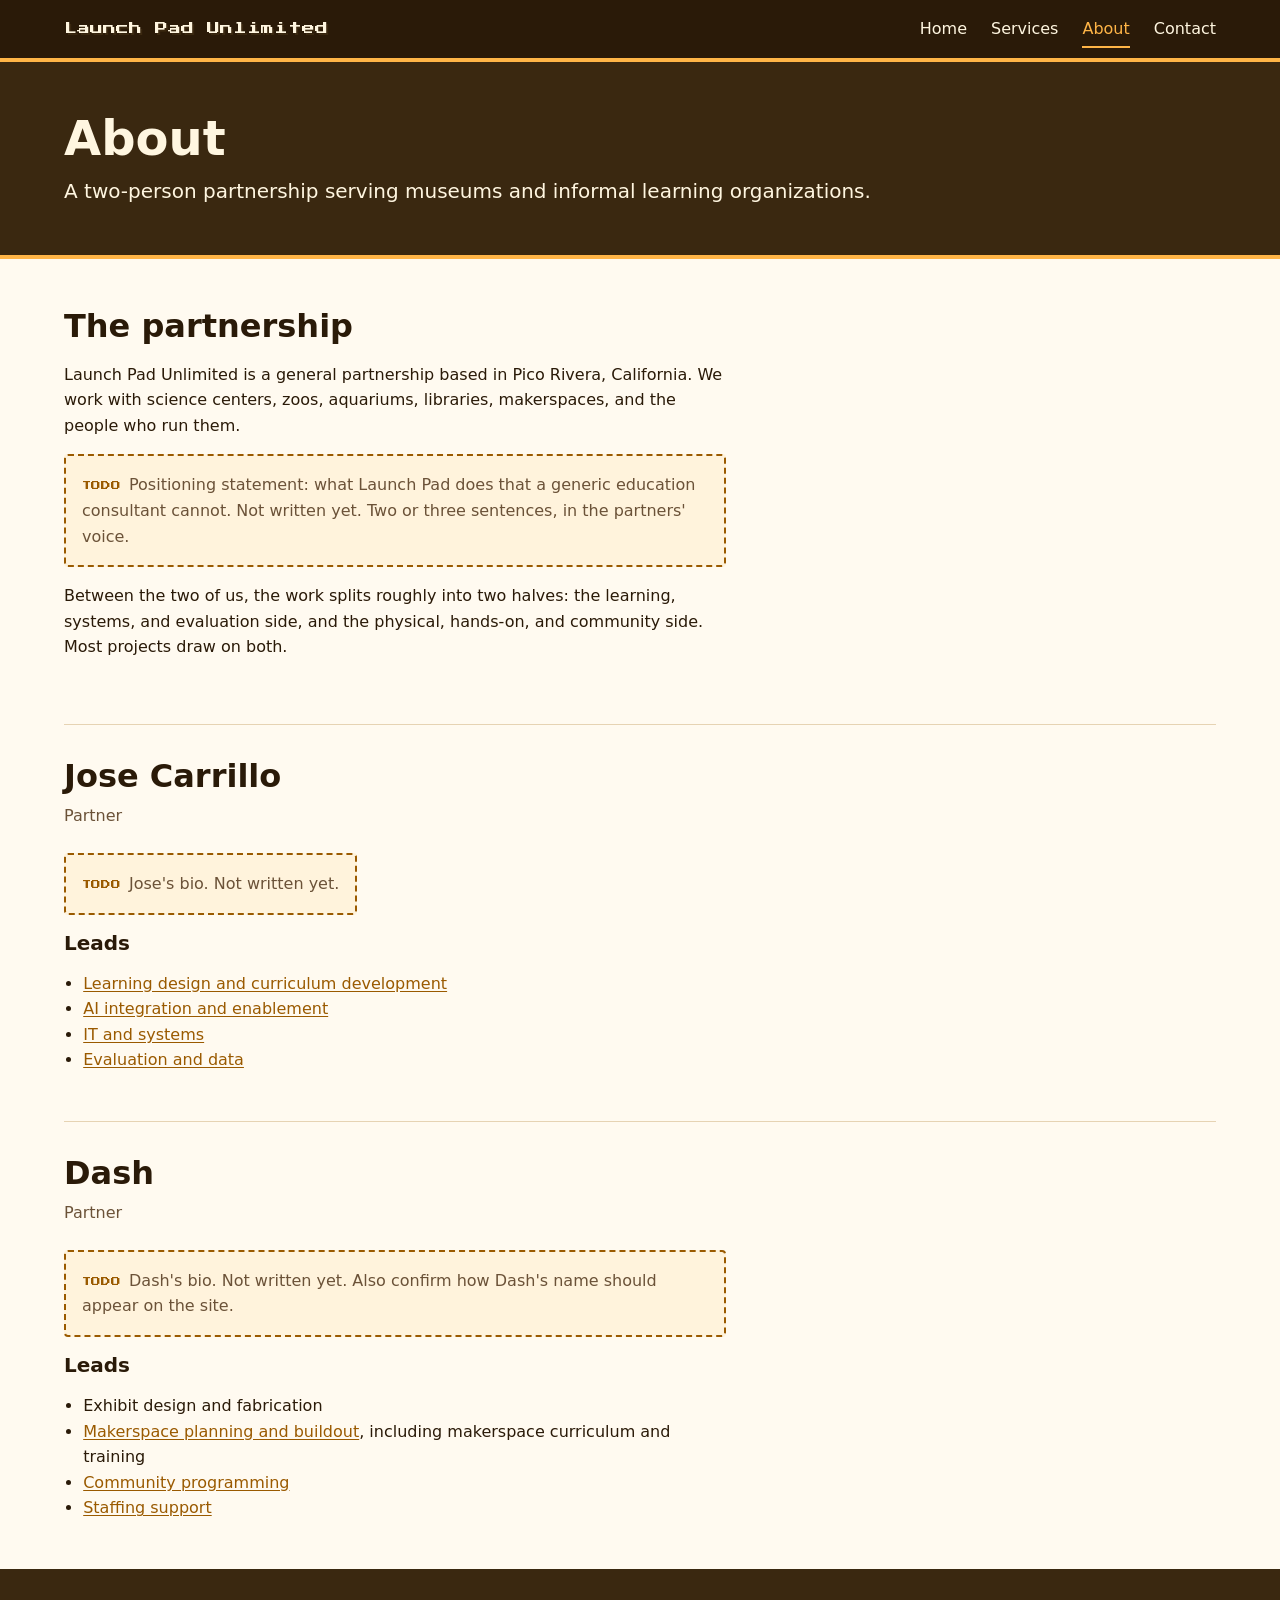
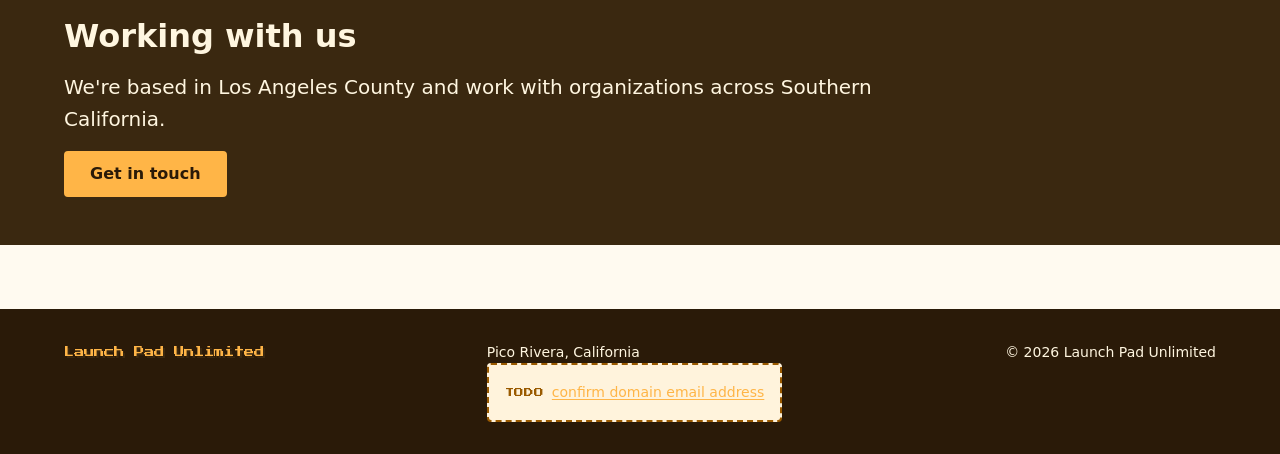
==== about.html @ a522923a "Build four-page site: shared styles, services, about, contact, home Replaces the coming-soon splash " ====
<!DOCTYPE html>
<html lang="en">
<head>
  <meta charset="UTF-8">
  <meta name="viewport" content="width=device-width, initial-scale=1">
  <title>About | Launch Pad Unlimited</title>
  <meta name="description" content="Launch Pad Unlimited is a partnership of Jose Carrillo and Dash, providing educational and professional services to museums and informal learning organizations in Southern California.">
  <link rel="icon" href="data:image/svg+xml,<svg xmlns='http://www.w3.org/2000/svg' viewBox='0 0 100 100'><text y='.9em' font-size='90'>🚀</text></svg>">
  <link rel="stylesheet" href="styles.css">
</head>
<body>
  <a class="skip-link" href="#main">Skip to content</a>

  <header class="site-header">
    <div class="container">
      <a class="wordmark" href="index.html">Launch Pad Unlimited</a>
      <nav class="site-nav" aria-label="Primary">
        <ul>
          <li><a href="index.html">Home</a></li>
          <li><a href="services.html">Services</a></li>
          <li><a href="about.html" aria-current="page">About</a></li>
          <li><a href="contact.html">Contact</a></li>
        </ul>
      </nav>
    </div>
  </header>

  <main id="main">
    <div class="page-title">
      <div class="container">
        <h1>About</h1>
        <p class="lede">A two-person partnership serving museums and informal learning organizations.</p>
      </div>
    </div>

    <div class="container section">
      <h2>The partnership</h2>
      <p>Launch Pad Unlimited is a general partnership based in Pico Rivera, California. We work with science centers, zoos, aquariums, libraries, makerspaces, and the people who run them.</p>
      <p class="todo">Positioning statement: what Launch Pad does that a generic education consultant cannot. Not written yet. Two or three sentences, in the partners' voice.</p>
      <p>Between the two of us, the work splits roughly into two halves: the learning, systems, and evaluation side, and the physical, hands-on, and community side. Most projects draw on both.</p>
    </div>

    <div class="container">
      <section class="partner" aria-labelledby="jose-h">
        <h2 id="jose-h">Jose Carrillo</h2>
        <p class="partner__role">Partner</p>
        <p class="todo">Jose's bio. Not written yet.</p>
        <h3>Leads</h3>
        <ul>
          <li><a href="services.html#learning-design">Learning design and curriculum development</a></li>
          <li><a href="services.html#ai-enablement">AI integration and enablement</a></li>
          <li><a href="services.html#it-systems">IT and systems</a></li>
          <li><a href="services.html#evaluation">Evaluation and data</a></li>
        </ul>
      </section>

      <section class="partner" aria-labelledby="dash-h">
        <h2 id="dash-h">Dash</h2>
        <p class="partner__role">Partner</p>
        <p class="todo">Dash's bio. Not written yet. Also confirm how Dash's name should appear on the site.</p>
        <h3>Leads</h3>
        <ul>
          <li>Exhibit design and fabrication</li>
          <li><a href="services.html#makerspace">Makerspace planning and buildout</a>, including makerspace curriculum and training</li>
          <li><a href="services.html#community-programming">Community programming</a></li>
          <li><a href="services.html#staffing">Staffing support</a></li>
        </ul>
      </section>
    </div>

    <section class="section section--dark">
      <div class="container">
        <h2>Working with us</h2>
        <p class="lede">We're based in Los Angeles County and work with organizations across Southern California.</p>
        <a class="button" href="contact.html">Get in touch</a>
      </div>
    </section>
  </main>

  <footer class="site-footer">
    <div class="container">
      <p><a class="wordmark" href="index.html">Launch Pad Unlimited</a></p>
      <p>Pico Rivera, California<br>
        <a class="todo" href="#" data-email>confirm domain email address</a></p>
      <p>&copy; <span data-year>2026</span> Launch Pad Unlimited</p>
    </div>
  </footer>

  <script src="main.js"></script>
</body>
</html>
---- styles.css ----
/* Launch Pad Unlimited — shared stylesheet
   Tokens live on :root. Do not hardcode colors in rules. */

@font-face {
  font-family: "Press Start 2P";
  font-style: normal;
  font-weight: 400;
  font-display: swap;
  src: url("fonts/press-start-2p-latin.woff2") format("woff2");
  unicode-range: U+0000-00FF, U+0131, U+0152-0153, U+02BB-02BC, U+02C6, U+02DA,
    U+02DC, U+0304, U+0308, U+0329, U+2000-206F, U+20AC, U+2122, U+2191, U+2193,
    U+2212, U+2215, U+FEFF, U+FFFD;
}

:root {
  /* Brand — inherited from the launch splash */
  --ink: #fff6e0;
  --amber: #ffb547;
  --ember: #2a1a08;

  /* Surfaces */
  --bg: #fffaf0;
  --surface: #fff3dc;
  --bg-dark: #3a2810;
  --border: #e6d3b3;
  --haze: rgba(42, 26, 8, 0.72);

  /* Text on light surfaces */
  --text: #2a1a08;
  --text-muted: #6b5238;
  --link: #9a5a00;
  --link-hover: #7a4700;
  --focus: #9a5a00;

  /* Type */
  --font-body: system-ui, -apple-system, "Segoe UI", Roboto, "Helvetica Neue",
    Arial, sans-serif;
  --font-display: "Press Start 2P", "Courier New", monospace;
  --fs-sm: 0.875rem;
  --fs-base: 1rem;
  --fs-lg: 1.25rem;
  --fs-xl: 1.5rem;
  --fs-2xl: 2rem;
  --fs-3xl: clamp(2rem, 4vw, 3rem);
  --lh-body: 1.6;
  --lh-tight: 1.2;

  /* Spacing — 8px scale */
  --sp-1: 0.5rem;
  --sp-2: 1rem;
  --sp-3: 1.5rem;
  --sp-4: 2rem;
  --sp-6: 3rem;
  --sp-8: 4rem;

  --measure: 65ch;
  --container: 72rem;
  --radius: 4px;
}

/* ---------- Base ---------- */

*,
*::before,
*::after {
  box-sizing: border-box;
}

html {
  scroll-behavior: smooth;
}

@media (prefers-reduced-motion: reduce) {
  html {
    scroll-behavior: auto;
  }
}

body {
  margin: 0;
  font-family: var(--font-body);
  font-size: var(--fs-base);
  line-height: var(--lh-body);
  color: var(--text);
  background: var(--bg);
}

h1,
h2,
h3 {
  line-height: var(--lh-tight);
  margin: 0 0 var(--sp-2);
}

h1 {
  font-size: var(--fs-3xl);
}

h2 {
  font-size: var(--fs-2xl);
}

h3 {
  font-size: var(--fs-lg);
}

p,
ul,
ol {
  margin: 0 0 var(--sp-2);
  max-width: var(--measure);
}

a {
  color: var(--link);
  text-underline-offset: 0.15em;
}

a:hover {
  color: var(--link-hover);
}

:focus-visible {
  outline: 3px solid var(--focus);
  outline-offset: 2px;
}

img {
  max-width: 100%;
  height: auto;
}

/* ---------- Layout helpers ---------- */

.container {
  width: min(100% - 2 * var(--sp-3), var(--container));
  margin-inline: auto;
}

.section {
  padding-block: var(--sp-6);
}

.section--alt {
  background: var(--surface);
}

.section--dark {
  background: var(--bg-dark);
  color: var(--ink);
}

.section--dark a {
  color: var(--amber);
}

.section--dark a:hover {
  color: var(--ink);
}

.section--dark :focus-visible {
  outline-color: var(--amber);
}

.eyebrow {
  font-family: var(--font-display);
  font-size: 0.7rem;
  color: var(--link);
  letter-spacing: 0.02em;
  margin-bottom: var(--sp-2);
}

.section--dark .eyebrow {
  color: var(--amber);
}

.lede {
  font-size: var(--fs-lg);
  color: var(--text-muted);
}

.section--dark .lede {
  color: var(--ink);
}

/* Visible placeholder for content that has not been written yet.
   Remove the class and the marker when the real copy lands. */
.todo {
  display: inline-block;
  border: 2px dashed var(--link);
  background: var(--surface);
  padding: var(--sp-2);
  border-radius: var(--radius);
  color: var(--text-muted);
  max-width: var(--measure);
}

.todo::before {
  content: "TODO";
  display: inline-block;
  font-family: var(--font-display);
  font-size: 0.6rem;
  color: var(--link);
  margin-right: var(--sp-1);
}

.section--dark .todo,
.hero .todo {
  background: var(--haze);
  color: var(--ink);
  border-color: var(--amber);
}

.section--dark .todo::before,
.hero .todo::before {
  color: var(--amber);
}

/* ---------- Skip link ---------- */

.skip-link {
  position: absolute;
  top: -100%;
  left: var(--sp-2);
  background: var(--amber);
  color: var(--ember);
  padding: var(--sp-1) var(--sp-2);
  border-radius: 0 0 var(--radius) var(--radius);
  z-index: 100;
}

.skip-link:focus {
  top: 0;
}

/* ---------- Header / nav ---------- */

.site-header {
  background: var(--ember);
  color: var(--ink);
  border-bottom: 4px solid var(--amber);
}

.site-header .container {
  display: flex;
  flex-wrap: wrap;
  align-items: center;
  justify-content: space-between;
  gap: var(--sp-2) var(--sp-4);
  padding-block: var(--sp-2);
}

.wordmark {
  font-family: var(--font-display);
  font-size: 0.8rem;
  line-height: 1.6;
  color: var(--ink);
  text-decoration: none;
  text-shadow: 2px 2px 0 var(--bg-dark);
}

.wordmark:hover {
  color: var(--amber);
}

.site-nav ul {
  list-style: none;
  margin: 0;
  padding: 0;
  display: flex;
  flex-wrap: wrap;
  gap: var(--sp-1) var(--sp-3);
  max-width: none;
}

.site-nav a {
  color: var(--ink);
  text-decoration: none;
  padding-block: var(--sp-1);
  border-bottom: 2px solid transparent;
}

.site-nav a:hover {
  color: var(--amber);
}

.site-nav a[aria-current="page"] {
  color: var(--amber);
  border-bottom-color: var(--amber);
}

.site-header :focus-visible {
  outline-color: var(--amber);
}

/* ---------- Hero ---------- */

.hero {
  position: relative;
  color: var(--ink);
  background: var(--bg-dark) url("launch-bg.jpg") center / cover no-repeat;
  padding-block: var(--sp-8);
  min-height: 60vh;
  display: flex;
  align-items: flex-end;
}

.hero::before {
  content: "";
  position: absolute;
  inset: 0;
  background: linear-gradient(
    to top,
    var(--haze) 0%,
    var(--haze) 55%,
    transparent 100%
  );
}

.hero .container {
  position: relative;
}

.hero h1 {
  font-family: var(--font-display);
  font-size: clamp(1.2rem, 3.5vw, 2.4rem);
  line-height: 1.5;
  font-weight: 400;
  text-shadow: 4px 4px 0 var(--ember);
  max-width: 24ch;
}

.hero .lede {
  max-width: var(--measure);
  color: var(--ink);
  text-shadow: 1px 1px 0 var(--ember);
}

/* Non-home pages get a plain dark band instead of the photo */
.page-title {
  background: var(--bg-dark);
  color: var(--ink);
  padding-block: var(--sp-6);
  border-bottom: 4px solid var(--amber);
}

.page-title h1 {
  margin-bottom: var(--sp-1);
}

.page-title .lede {
  color: var(--ink);
  margin-bottom: 0;
}

/* ---------- Buttons ---------- */

.button {
  display: inline-block;
  background: var(--amber);
  color: var(--ember);
  font-weight: 600;
  text-decoration: none;
  padding: var(--sp-1) var(--sp-3);
  border-radius: var(--radius);
  border: 2px solid var(--amber);
}

.button:hover {
  background: var(--ink);
  border-color: var(--ink);
  color: var(--ember);
}

.button--ghost {
  background: transparent;
  color: var(--amber);
}

/* .section--dark a would otherwise win on specificity */
.section--dark .button,
.hero .button {
  color: var(--ember);
}

.section--dark .button--ghost,
.hero .button--ghost {
  color: var(--amber);
}

.section--dark .button--ghost:hover,
.hero .button--ghost:hover {
  color: var(--ember);
}

/* ---------- Cards / grids ---------- */

.grid {
  display: grid;
  gap: var(--sp-3);
  grid-template-columns: repeat(auto-fit, minmax(16rem, 1fr));
}

.card {
  background: var(--surface);
  border: 1px solid var(--border);
  border-radius: var(--radius);
  padding: var(--sp-3);
}

.card h3 {
  margin-bottom: var(--sp-1);
}

.card p {
  margin-bottom: 0;
}

.card a {
  font-weight: 600;
}

/* ---------- Service blocks (services.html) ----------
   Each block is self-contained so it can be lifted into its own page. */

.service {
  padding-block: var(--sp-6);
  border-top: 1px solid var(--border);
  scroll-margin-top: var(--sp-4);
}

.service:first-of-type {
  border-top: 0;
}

.service__inner {
  display: grid;
  gap: var(--sp-4);
  grid-template-columns: minmax(0, 2fr) minmax(0, 1fr);
}

@media (max-width: 48rem) {
  .service__inner {
    grid-template-columns: 1fr;
  }
}

.service__meta {
  background: var(--surface);
  border: 1px solid var(--border);
  border-radius: var(--radius);
  padding: var(--sp-3);
  font-size: var(--fs-sm);
  align-self: start;
}

.service__meta dt {
  font-weight: 600;
  margin-top: var(--sp-2);
}

.service__meta dt:first-child {
  margin-top: 0;
}

.service__meta dd {
  margin: 0;
  color: var(--text-muted);
}

.service ul {
  padding-left: 1.2em;
}

.service li {
  margin-bottom: var(--sp-1);
}

.jump-list {
  list-style: none;
  padding: 0;
  display: flex;
  flex-wrap: wrap;
  gap: var(--sp-1) var(--sp-2);
  max-width: none;
}

.jump-list a {
  display: inline-block;
  padding: var(--sp-1) var(--sp-2);
  background: var(--surface);
  border: 1px solid var(--border);
  border-radius: var(--radius);
  text-decoration: none;
  font-size: var(--fs-sm);
}

.jump-list a:hover {
  border-color: var(--link);
}

/* ---------- Partner blocks (about.html) ---------- */

.partner {
  padding-block: var(--sp-4);
  border-top: 1px solid var(--border);
}

.partner h2 {
  margin-bottom: var(--sp-1);
}

.partner__role {
  color: var(--text-muted);
  margin-bottom: var(--sp-3);
}

.partner ul {
  padding-left: 1.2em;
}

/* ---------- Definition lists (contact.html) ---------- */

.details {
  max-width: var(--measure);
}

.details dt {
  font-weight: 600;
  margin-top: var(--sp-3);
}

.details dt:first-child {
  margin-top: 0;
}

.details dd {
  margin: 0;
}

/* ---------- Footer ---------- */

.site-footer {
  background: var(--ember);
  color: var(--ink);
  padding-block: var(--sp-4);
  font-size: var(--fs-sm);
  margin-top: var(--sp-8);
}

.site-footer .container {
  display: flex;
  flex-wrap: wrap;
  justify-content: space-between;
  gap: var(--sp-2) var(--sp-4);
}

.site-footer p {
  margin: 0;
}

.site-footer a {
  color: var(--amber);
}

.site-footer a:hover {
  color: var(--ink);
}

.site-footer :focus-visible {
  outline-color: var(--amber);
}

.site-footer .wordmark {
  font-size: 0.65rem;
}
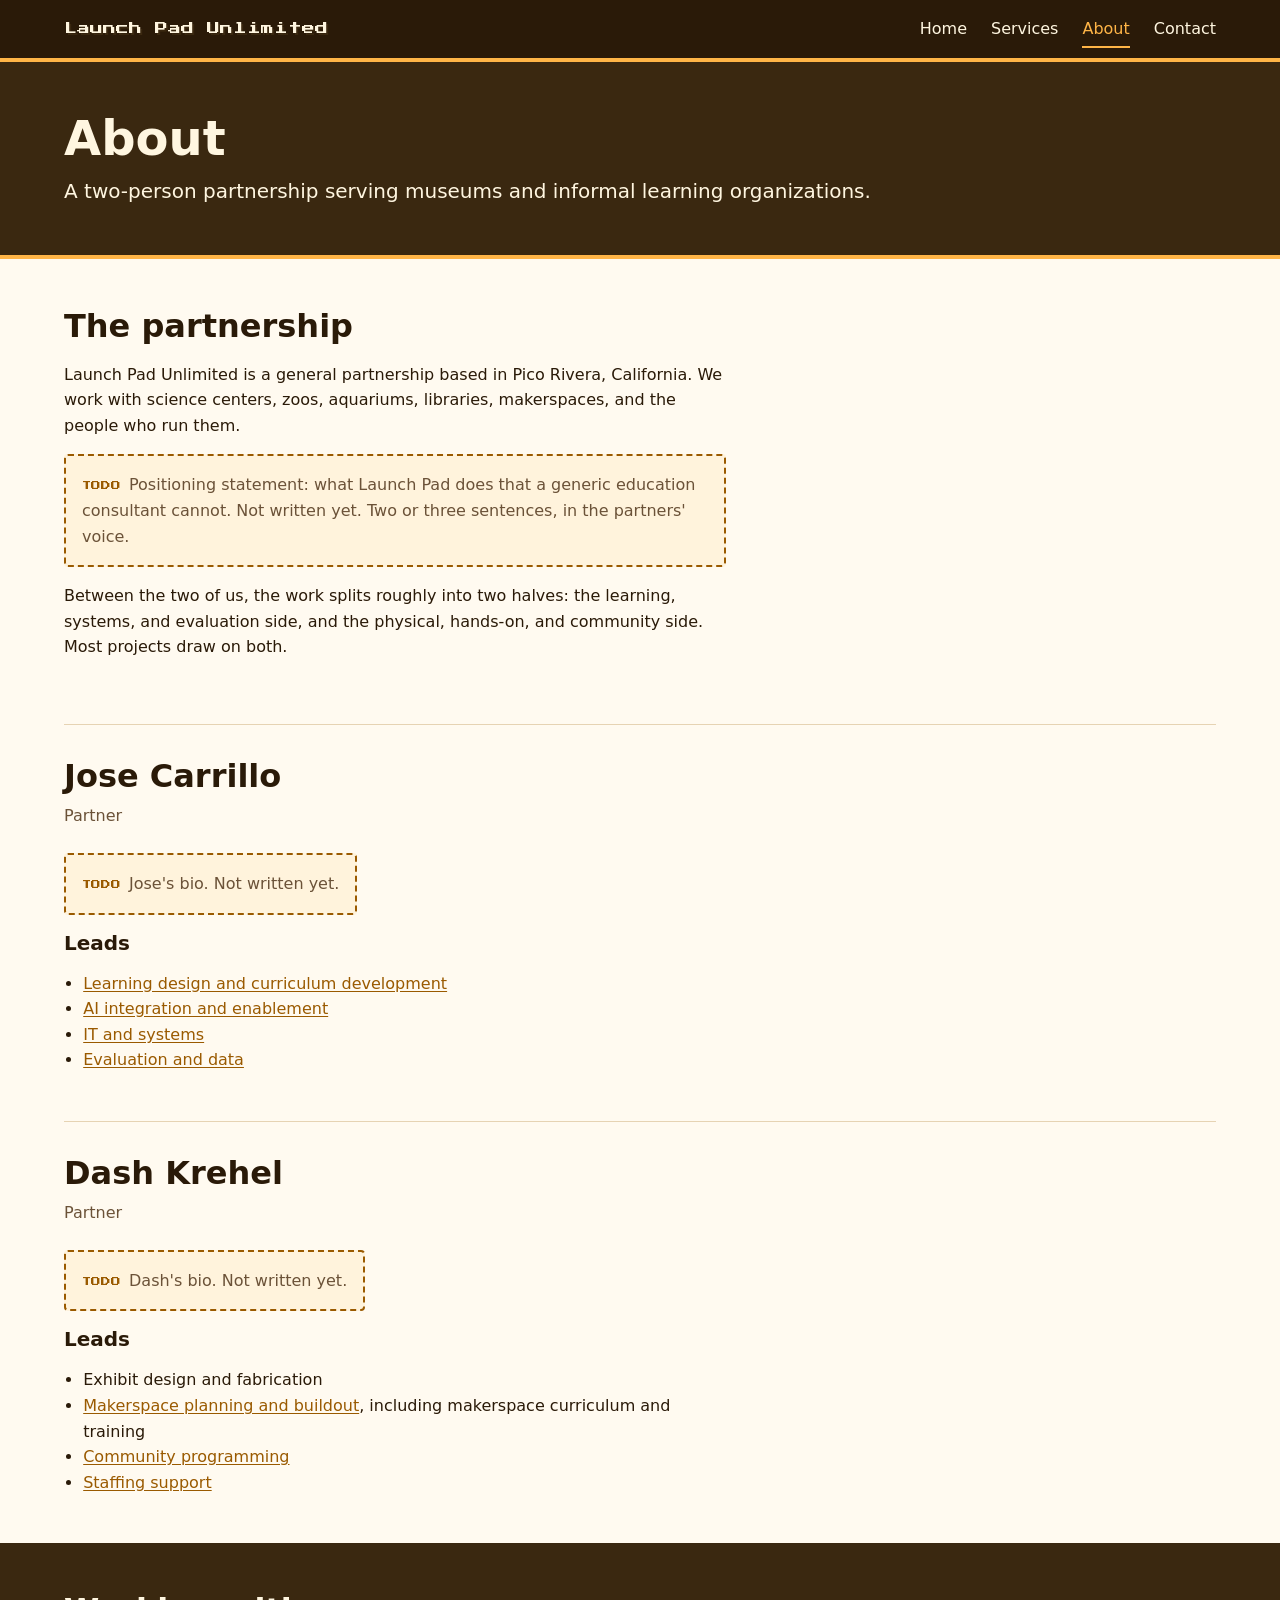
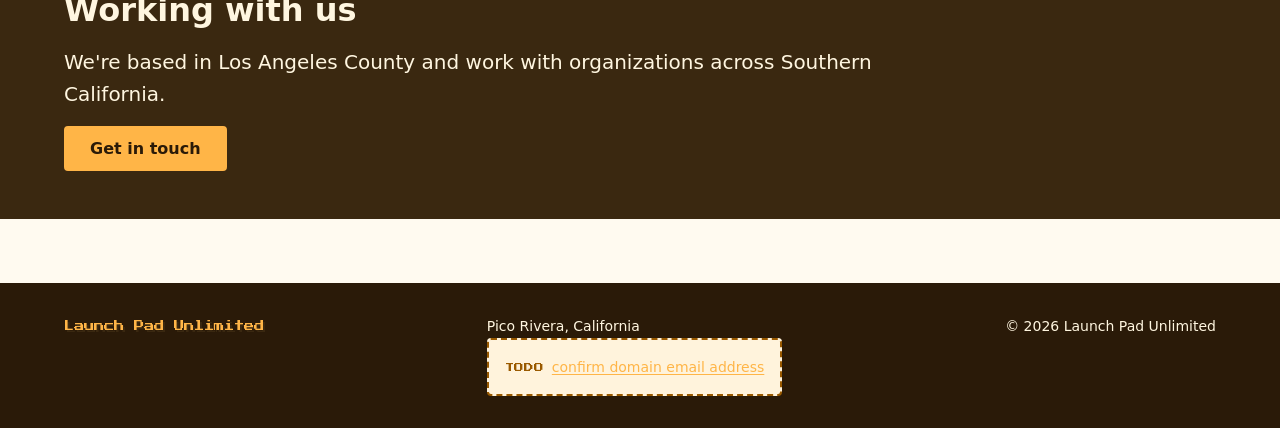
==== commit 13330b08: "Use Dash Krehel's full name across the site Co-Authored-By: Claude Opus 5 <noreply@anthropic.com>" ====
--- a/about.html
+++ b/about.html
@@ -4,7 +4,7 @@
   <meta charset="UTF-8">
   <meta name="viewport" content="width=device-width, initial-scale=1">
   <title>About | Launch Pad Unlimited</title>
-  <meta name="description" content="Launch Pad Unlimited is a partnership of Jose Carrillo and Dash, providing educational and professional services to museums and informal learning organizations in Southern California.">
+  <meta name="description" content="Launch Pad Unlimited is a partnership of Jose Carrillo and Dash Krehel, providing educational and professional services to museums and informal learning organizations in Southern California.">
   <link rel="icon" href="data:image/svg+xml,<svg xmlns='http://www.w3.org/2000/svg' viewBox='0 0 100 100'><text y='.9em' font-size='90'>🚀</text></svg>">
   <link rel="stylesheet" href="styles.css">
 </head>
@@ -55,9 +55,9 @@
       </section>
 
       <section class="partner" aria-labelledby="dash-h">
-        <h2 id="dash-h">Dash</h2>
+        <h2 id="dash-h">Dash Krehel</h2>
         <p class="partner__role">Partner</p>
-        <p class="todo">Dash's bio. Not written yet. Also confirm how Dash's name should appear on the site.</p>
+        <p class="todo">Dash's bio. Not written yet.</p>
         <h3>Leads</h3>
         <ul>
           <li>Exhibit design and fabrication</li>
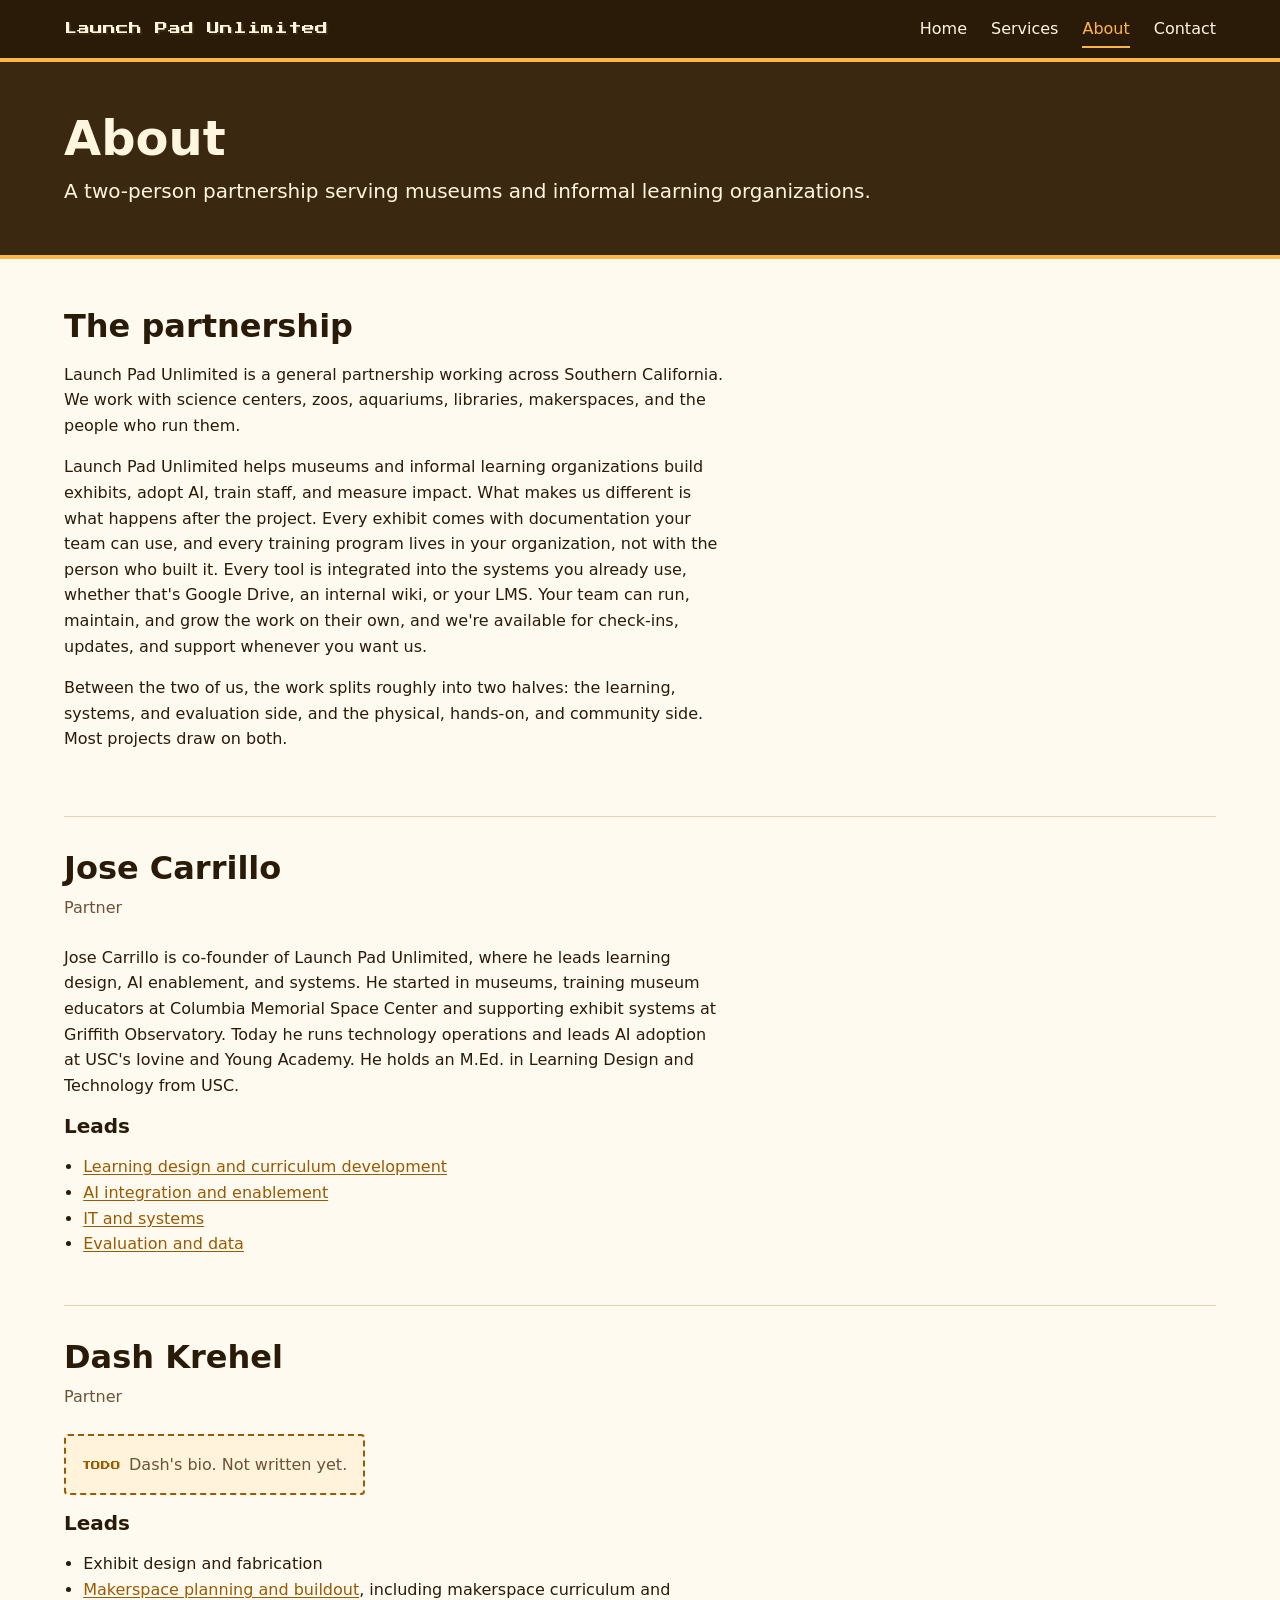
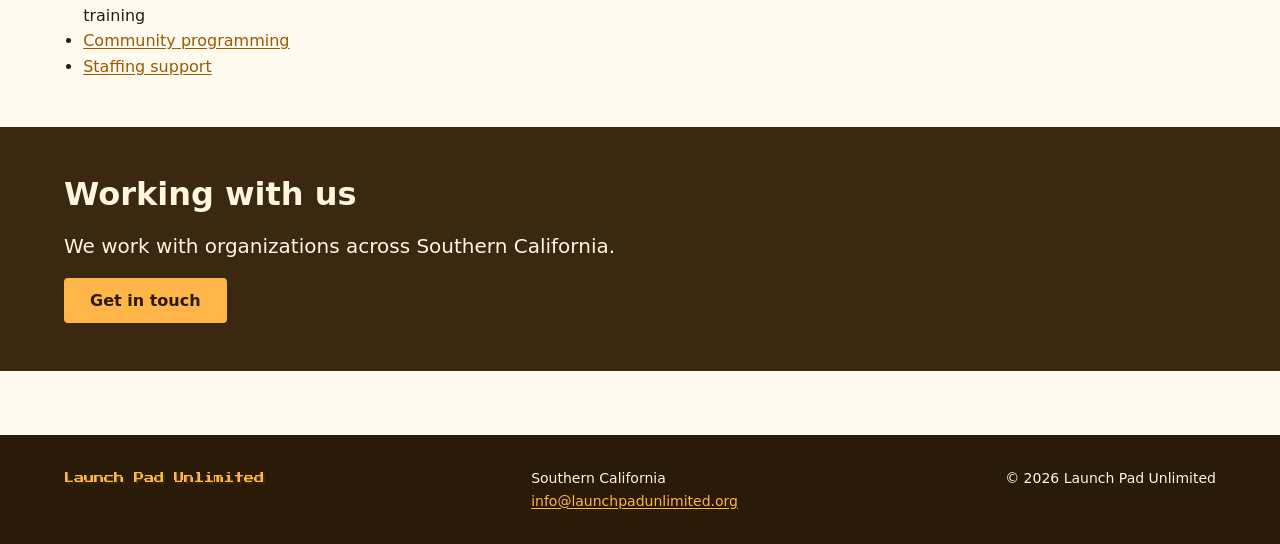
==== commit a2026077: "Add positioning copy, Jose's bio, and contact address; reorder services Services now lead with AI en" ====
--- a/about.html
+++ b/about.html
@@ -4,7 +4,7 @@
   <meta charset="UTF-8">
   <meta name="viewport" content="width=device-width, initial-scale=1">
   <title>About | Launch Pad Unlimited</title>
-  <meta name="description" content="Launch Pad Unlimited is a partnership of Jose Carrillo and Dash Krehel, providing educational and professional services to museums and informal learning organizations in Southern California.">
+  <meta name="description" content="Launch Pad Unlimited is a partnership of Jose Carrillo and Dash Krehel, providing educational and professional services to museums and informal learning organizations across Southern California.">
   <link rel="icon" href="data:image/svg+xml,<svg xmlns='http://www.w3.org/2000/svg' viewBox='0 0 100 100'><text y='.9em' font-size='90'>🚀</text></svg>">
   <link rel="stylesheet" href="styles.css">
 </head>
@@ -35,8 +35,8 @@
 
     <div class="container section">
       <h2>The partnership</h2>
-      <p>Launch Pad Unlimited is a general partnership based in Pico Rivera, California. We work with science centers, zoos, aquariums, libraries, makerspaces, and the people who run them.</p>
-      <p class="todo">Positioning statement: what Launch Pad does that a generic education consultant cannot. Not written yet. Two or three sentences, in the partners' voice.</p>
+      <p>Launch Pad Unlimited is a general partnership working across Southern California. We work with science centers, zoos, aquariums, libraries, makerspaces, and the people who run them.</p>
+      <p>Launch Pad Unlimited helps museums and informal learning organizations build exhibits, adopt AI, train staff, and measure impact. What makes us different is what happens after the project. Every exhibit comes with documentation your team can use, and every training program lives in your organization, not with the person who built it. Every tool is integrated into the systems you already use, whether that's Google Drive, an internal wiki, or your LMS. Your team can run, maintain, and grow the work on their own, and we're available for check-ins, updates, and support whenever you want us.</p>
       <p>Between the two of us, the work splits roughly into two halves: the learning, systems, and evaluation side, and the physical, hands-on, and community side. Most projects draw on both.</p>
     </div>
 
@@ -44,7 +44,7 @@
       <section class="partner" aria-labelledby="jose-h">
         <h2 id="jose-h">Jose Carrillo</h2>
         <p class="partner__role">Partner</p>
-        <p class="todo">Jose's bio. Not written yet.</p>
+        <p>Jose Carrillo is co-founder of Launch Pad Unlimited, where he leads learning design, AI enablement, and systems. He started in museums, training museum educators at Columbia Memorial Space Center and supporting exhibit systems at Griffith Observatory. Today he runs technology operations and leads AI adoption at USC's Iovine and Young Academy. He holds an M.Ed. in Learning Design and Technology from USC.</p>
         <h3>Leads</h3>
         <ul>
           <li><a href="services.html#learning-design">Learning design and curriculum development</a></li>
@@ -71,7 +71,7 @@
     <section class="section section--dark">
       <div class="container">
         <h2>Working with us</h2>
-        <p class="lede">We're based in Los Angeles County and work with organizations across Southern California.</p>
+        <p class="lede">We work with organizations across Southern California.</p>
         <a class="button" href="contact.html">Get in touch</a>
       </div>
     </section>
@@ -80,7 +80,7 @@
   <footer class="site-footer">
     <div class="container">
       <p><a class="wordmark" href="index.html">Launch Pad Unlimited</a></p>
-      <p>Pico Rivera, California<br>
+      <p>Southern California<br>
         <a class="todo" href="#" data-email>confirm domain email address</a></p>
       <p>&copy; <span data-year>2026</span> Launch Pad Unlimited</p>
     </div>
--- a/styles.css
+++ b/styles.css
@@ -336,6 +336,17 @@
   text-shadow: 1px 1px 0 var(--ember);
 }
 
+/* Required by the image policy in CLAUDE.md — keep visible */
+.hero__credit {
+  position: absolute;
+  right: var(--sp-2);
+  bottom: var(--sp-1);
+  margin: 0;
+  font-size: var(--fs-sm);
+  color: var(--ink);
+  text-shadow: 1px 1px 0 var(--ember);
+}
+
 /* Non-home pages get a plain dark band instead of the photo */
 .page-title {
   background: var(--bg-dark);
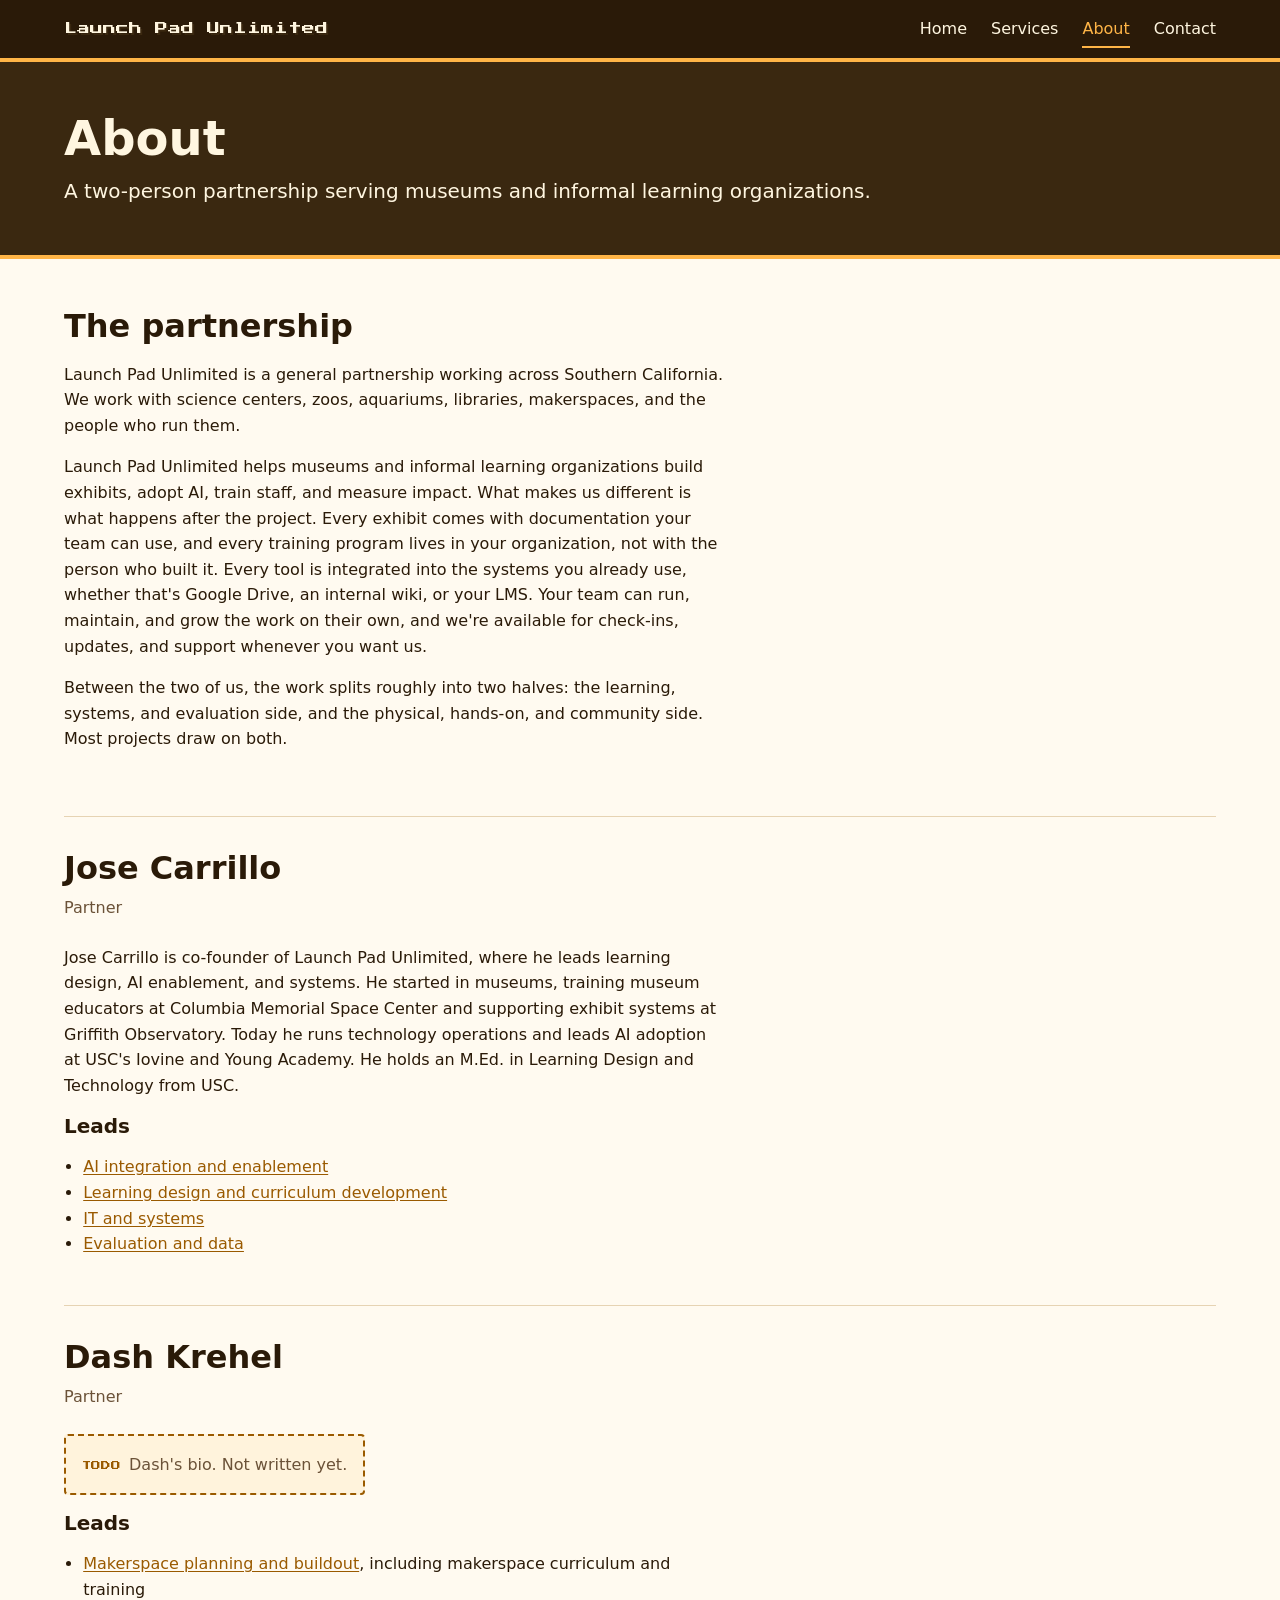
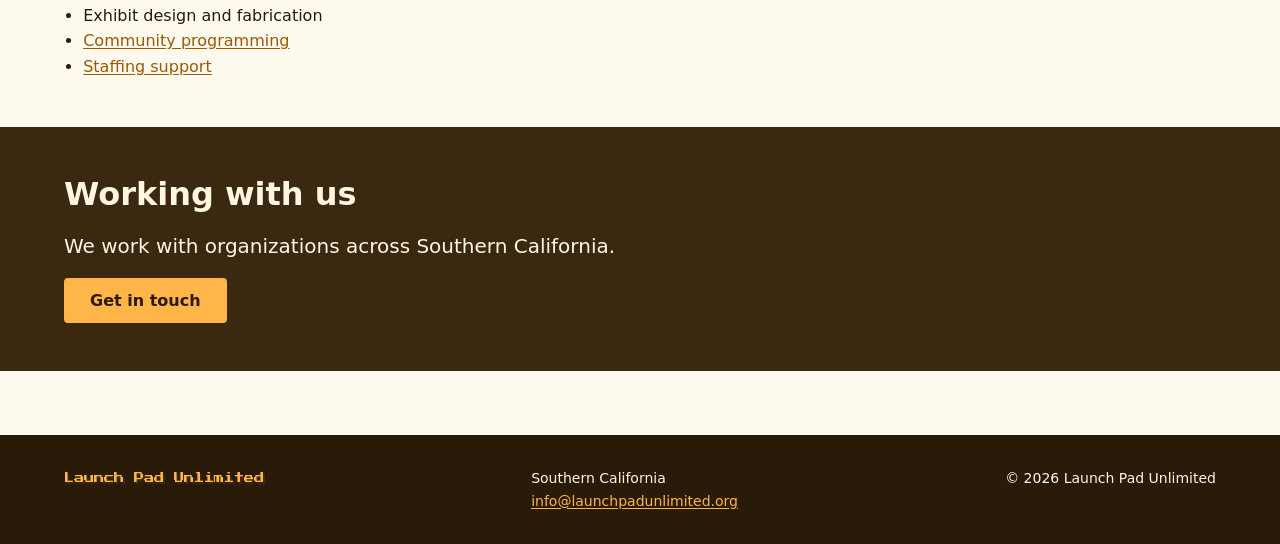
==== commit 16c4fb3f: "Match about-page Leads lists to the new service order Co-Authored-By: Claude Opus 5 <noreply@anthrop" ====
--- a/about.html
+++ b/about.html
@@ -47,8 +47,8 @@
         <p>Jose Carrillo is co-founder of Launch Pad Unlimited, where he leads learning design, AI enablement, and systems. He started in museums, training museum educators at Columbia Memorial Space Center and supporting exhibit systems at Griffith Observatory. Today he runs technology operations and leads AI adoption at USC's Iovine and Young Academy. He holds an M.Ed. in Learning Design and Technology from USC.</p>
         <h3>Leads</h3>
         <ul>
+          <li><a href="services.html#ai-enablement">AI integration and enablement</a></li>
           <li><a href="services.html#learning-design">Learning design and curriculum development</a></li>
-          <li><a href="services.html#ai-enablement">AI integration and enablement</a></li>
           <li><a href="services.html#it-systems">IT and systems</a></li>
           <li><a href="services.html#evaluation">Evaluation and data</a></li>
         </ul>
@@ -60,8 +60,8 @@
         <p class="todo">Dash's bio. Not written yet.</p>
         <h3>Leads</h3>
         <ul>
+          <li><a href="services.html#makerspace">Makerspace planning and buildout</a>, including makerspace curriculum and training</li>
           <li>Exhibit design and fabrication</li>
-          <li><a href="services.html#makerspace">Makerspace planning and buildout</a>, including makerspace curriculum and training</li>
           <li><a href="services.html#community-programming">Community programming</a></li>
           <li><a href="services.html#staffing">Staffing support</a></li>
         </ul>
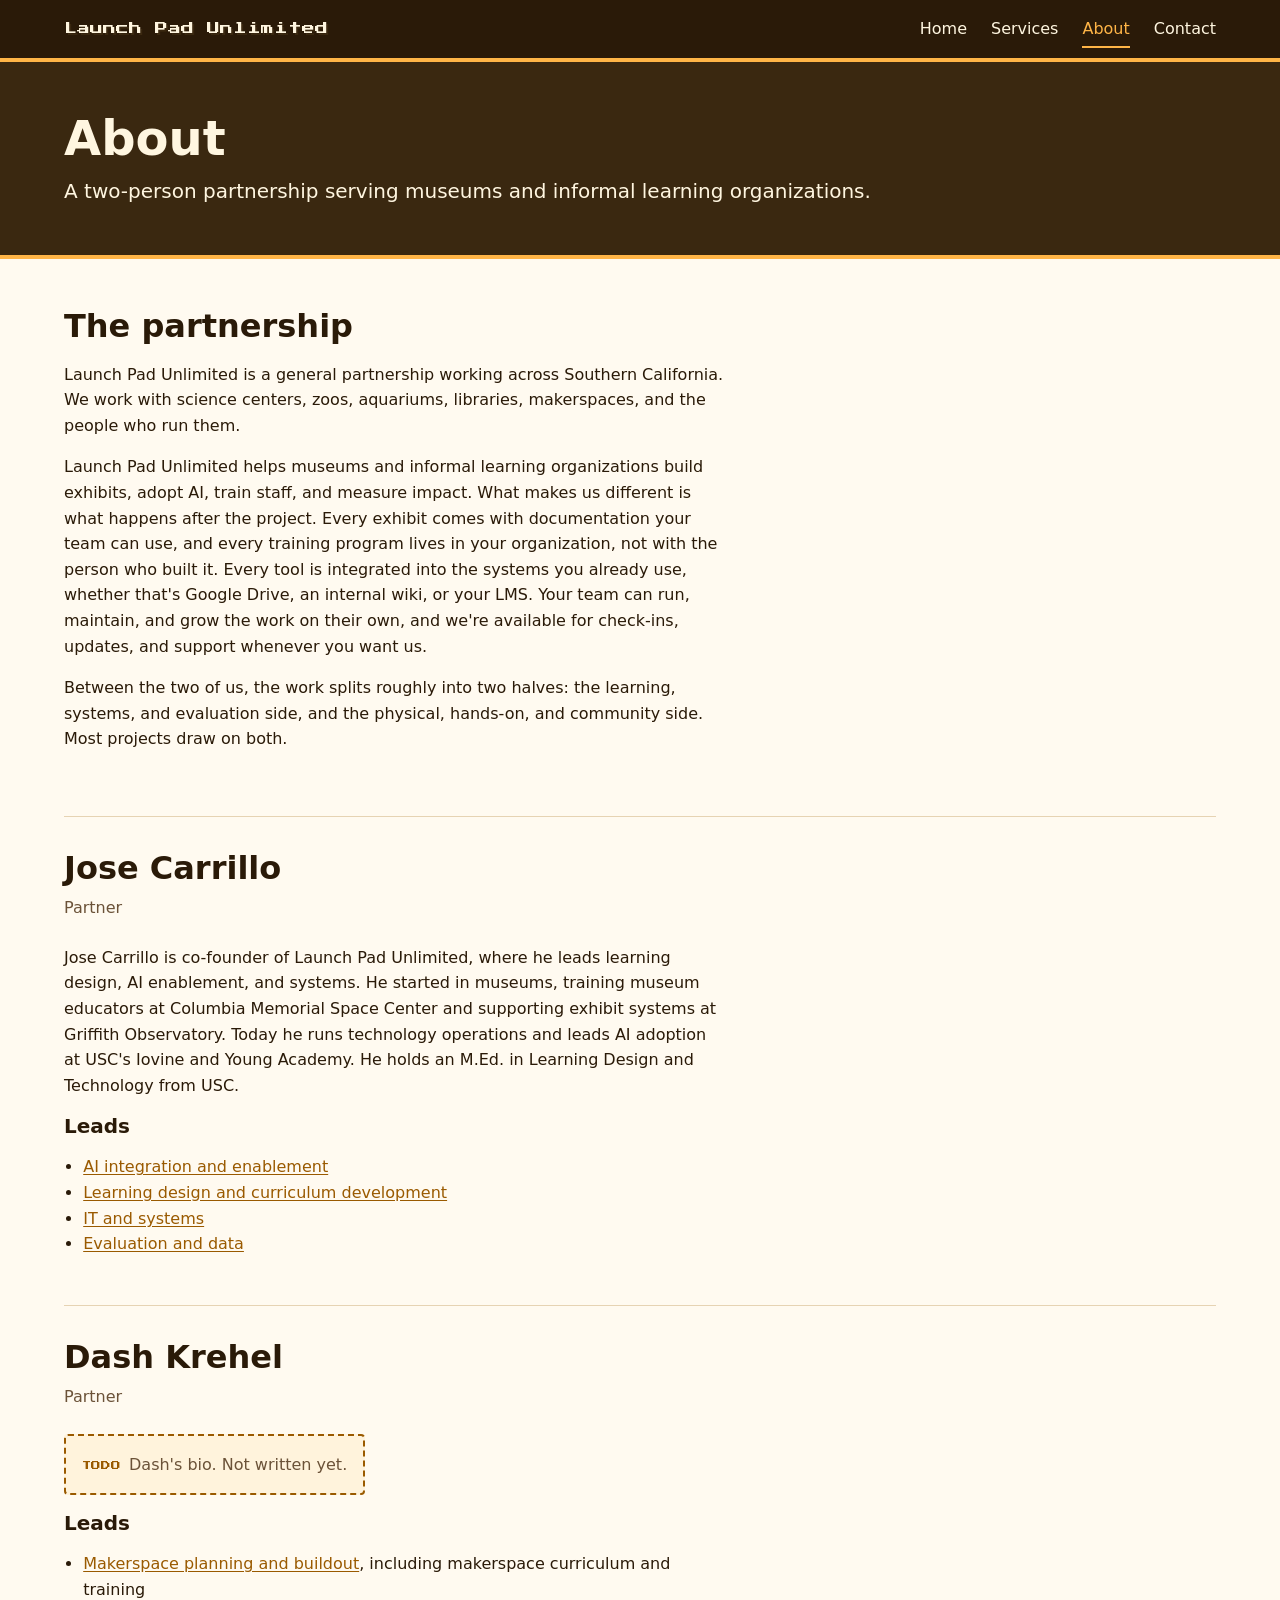
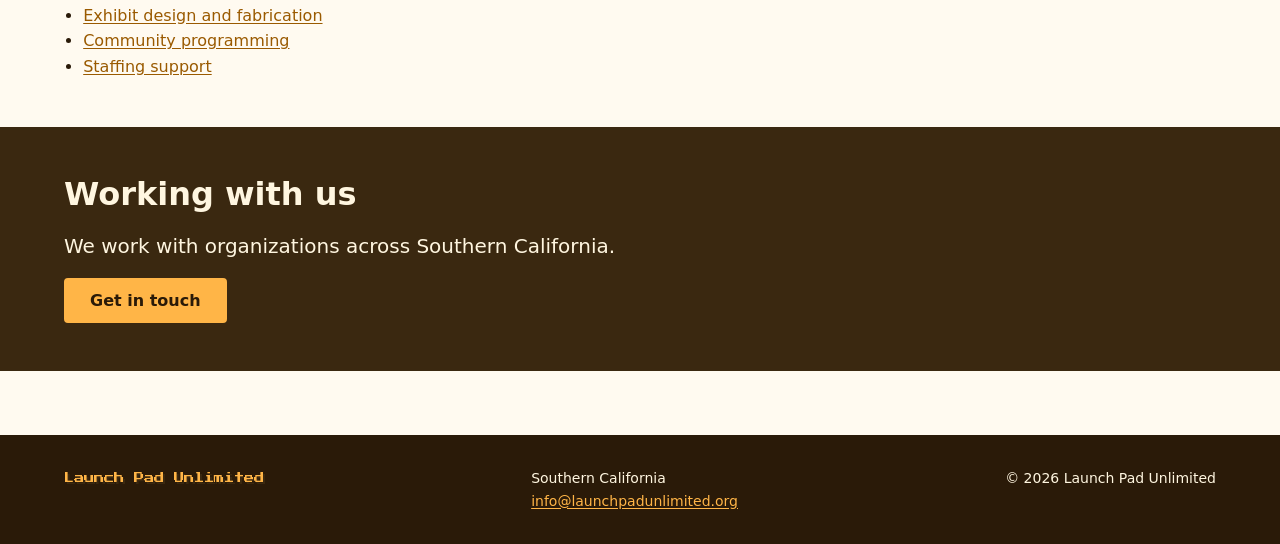
==== commit 730076fb: "Add Exhibit Design & Fabrication as an eighth service line The positioning copy leads with 'we build" ====
--- a/about.html
+++ b/about.html
@@ -61,7 +61,7 @@
         <h3>Leads</h3>
         <ul>
           <li><a href="services.html#makerspace">Makerspace planning and buildout</a>, including makerspace curriculum and training</li>
-          <li>Exhibit design and fabrication</li>
+          <li><a href="services.html#exhibits">Exhibit design and fabrication</a></li>
           <li><a href="services.html#community-programming">Community programming</a></li>
           <li><a href="services.html#staffing">Staffing support</a></li>
         </ul>
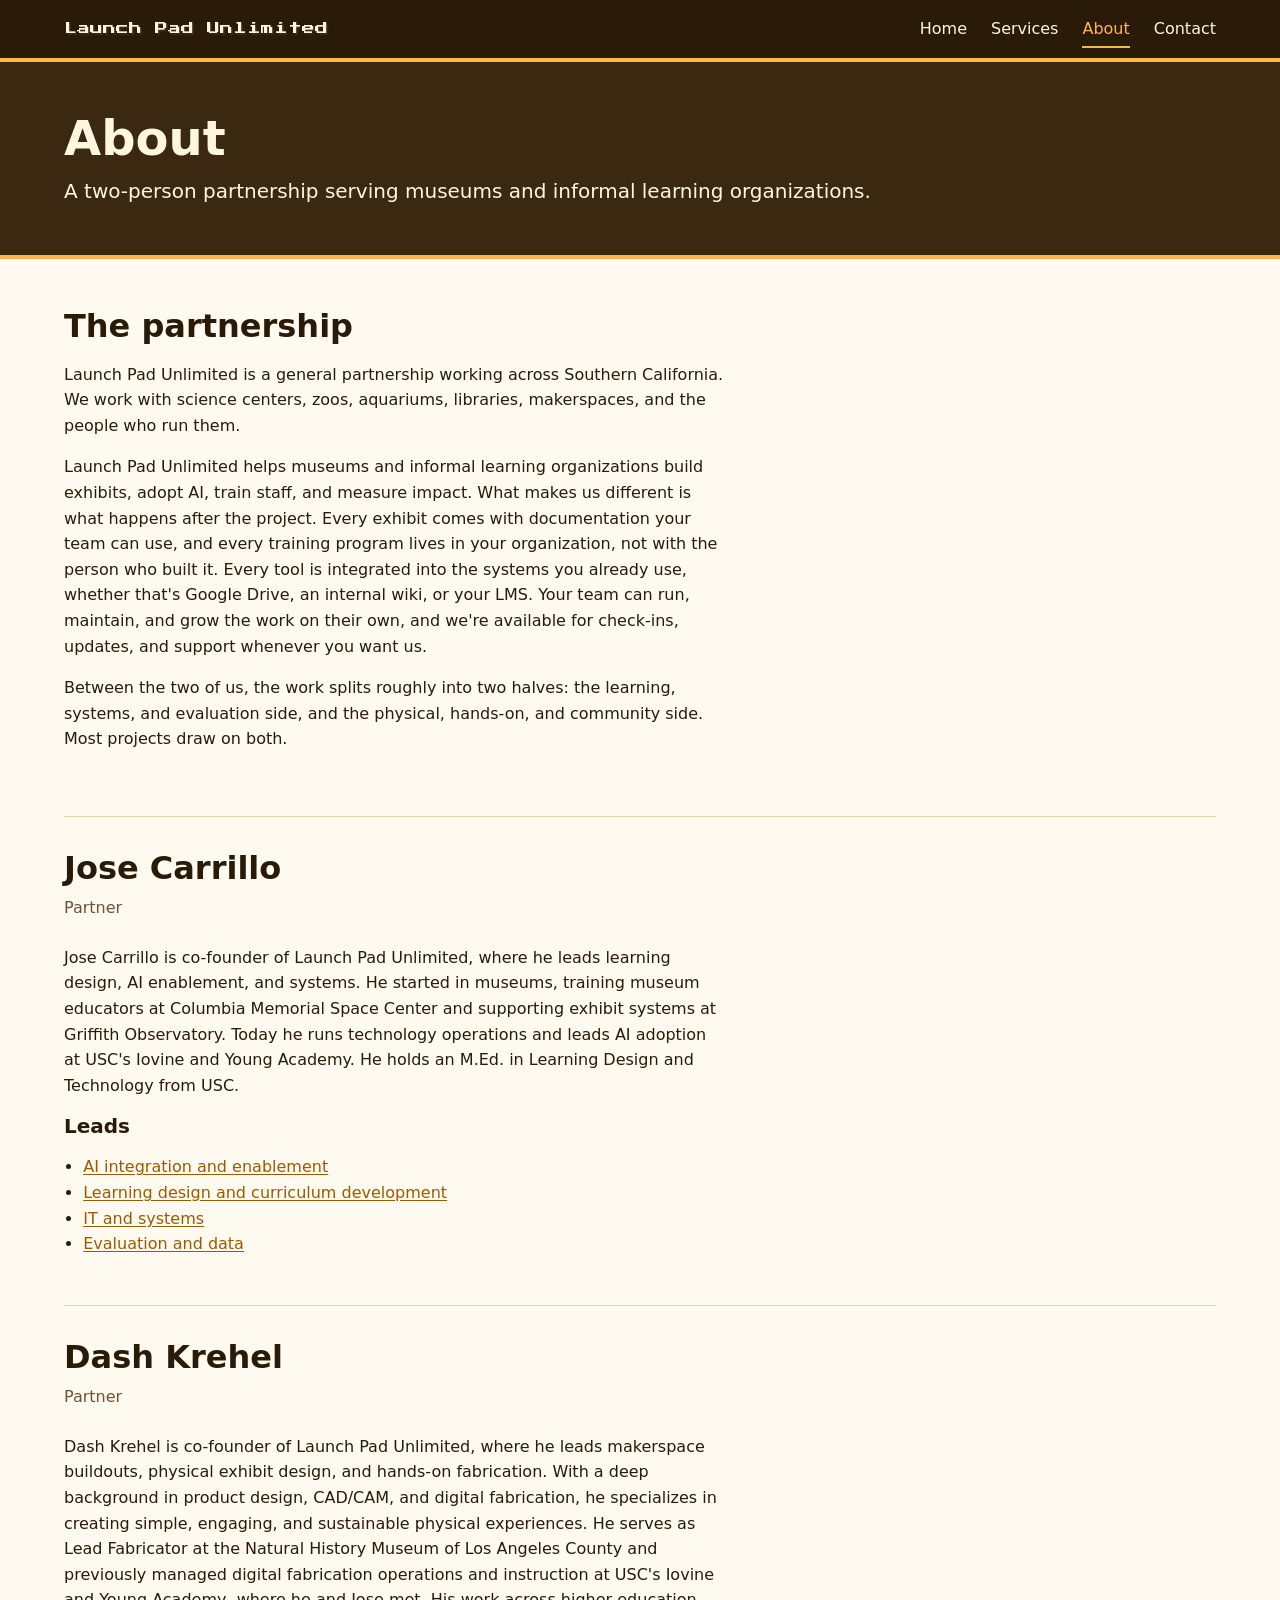
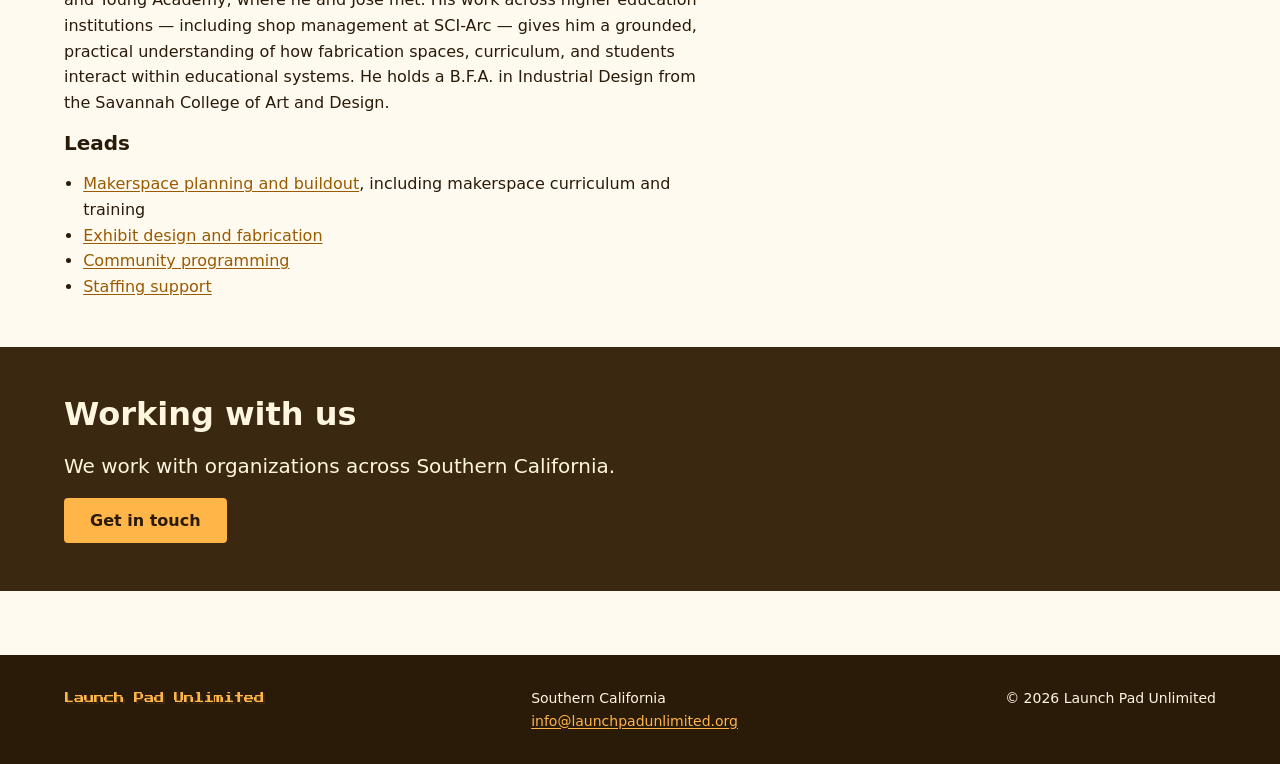
==== commit cc688743: "Add Dash Krehel's bio; make the no-JS email fallback usable Last content placeholder on the site. Al" ====
--- a/about.html
+++ b/about.html
@@ -57,7 +57,7 @@
       <section class="partner" aria-labelledby="dash-h">
         <h2 id="dash-h">Dash Krehel</h2>
         <p class="partner__role">Partner</p>
-        <p class="todo">Dash's bio. Not written yet.</p>
+        <p>Dash Krehel is co-founder of Launch Pad Unlimited, where he leads makerspace buildouts, physical exhibit design, and hands-on fabrication. With a deep background in product design, CAD/CAM, and digital fabrication, he specializes in creating simple, engaging, and sustainable physical experiences. He serves as Lead Fabricator at the Natural History Museum of Los Angeles County and previously managed digital fabrication operations and instruction at USC's Iovine and Young Academy, where he and Jose met. His work across higher education institutions &mdash; including shop management at SCI-Arc &mdash; gives him a grounded, practical understanding of how fabrication spaces, curriculum, and students interact within educational systems. He holds a B.F.A. in Industrial Design from the Savannah College of Art and Design.</p>
         <h3>Leads</h3>
         <ul>
           <li><a href="services.html#makerspace">Makerspace planning and buildout</a>, including makerspace curriculum and training</li>
@@ -81,7 +81,7 @@
     <div class="container">
       <p><a class="wordmark" href="index.html">Launch Pad Unlimited</a></p>
       <p>Southern California<br>
-        <a class="todo" href="#" data-email>confirm domain email address</a></p>
+        <span data-email>info [at] launchpadunlimited.org</span></p>
       <p>&copy; <span data-year>2026</span> Launch Pad Unlimited</p>
     </div>
   </footer>
